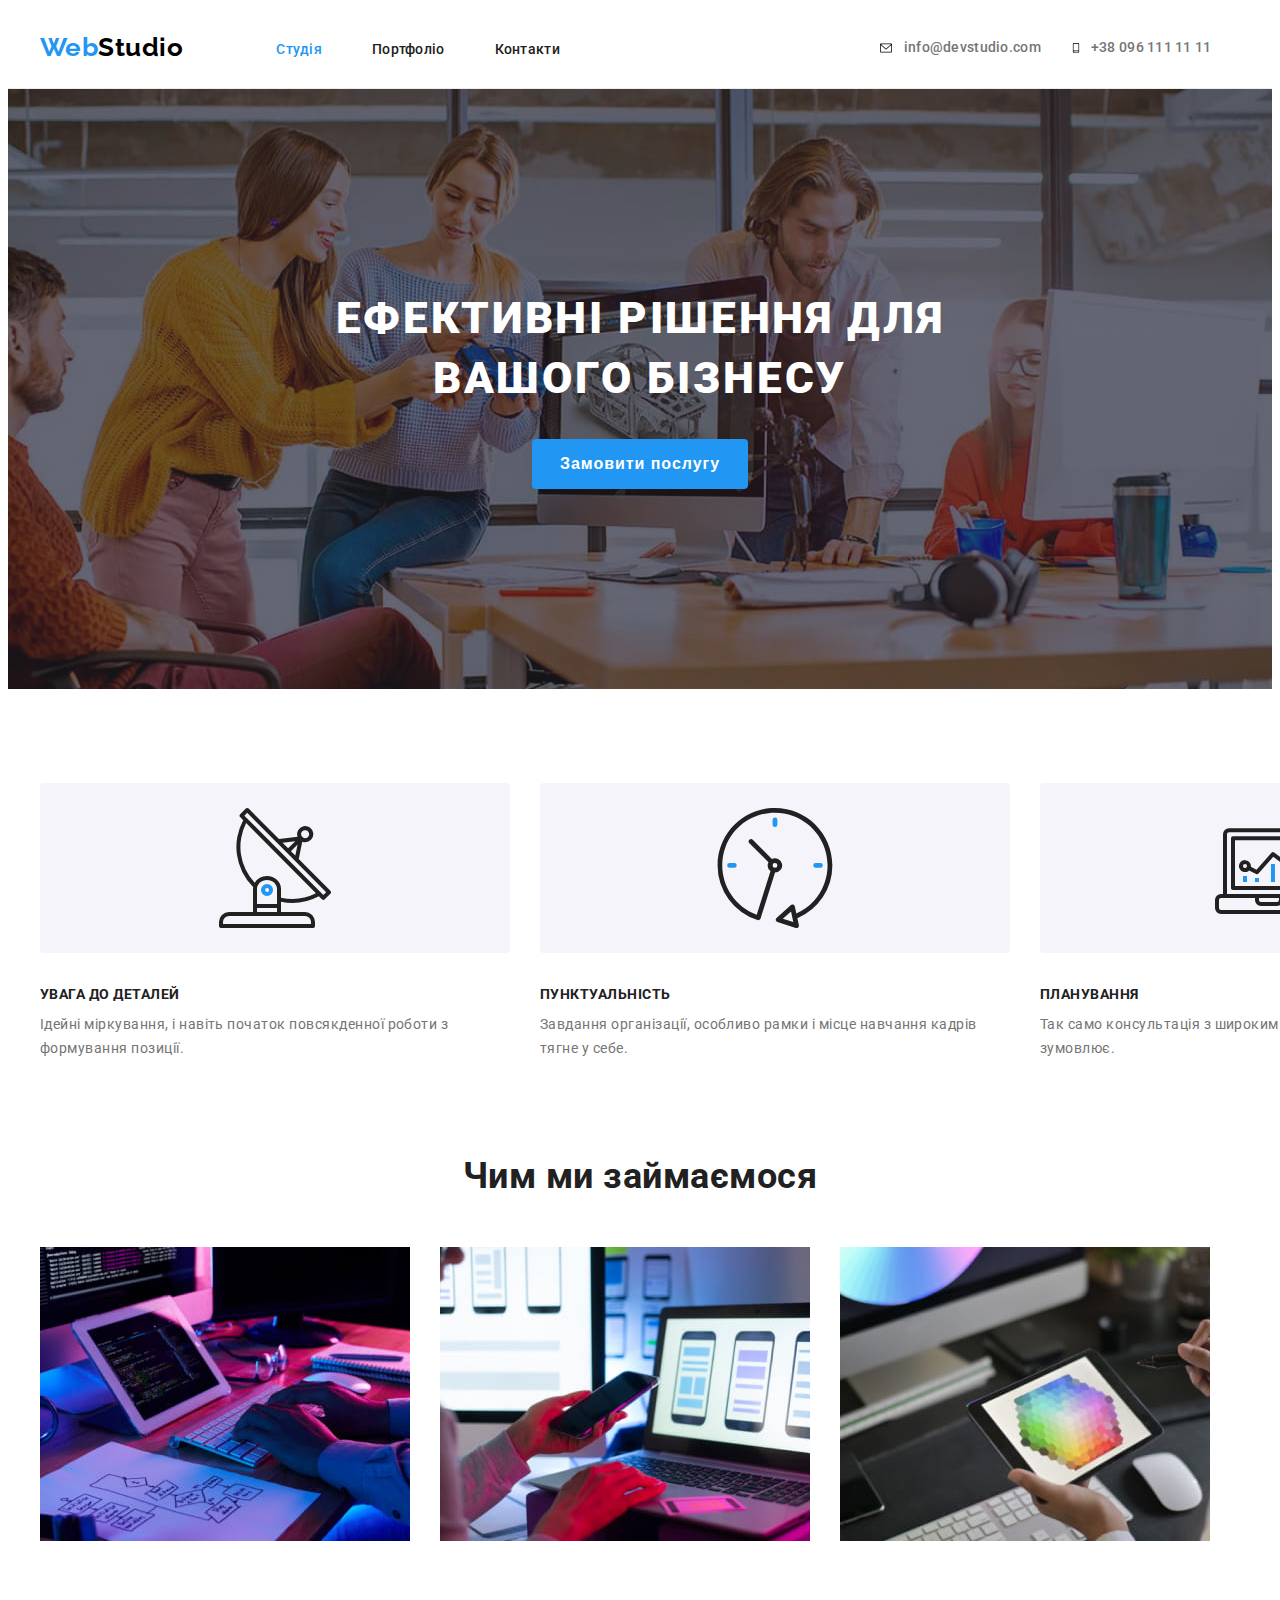
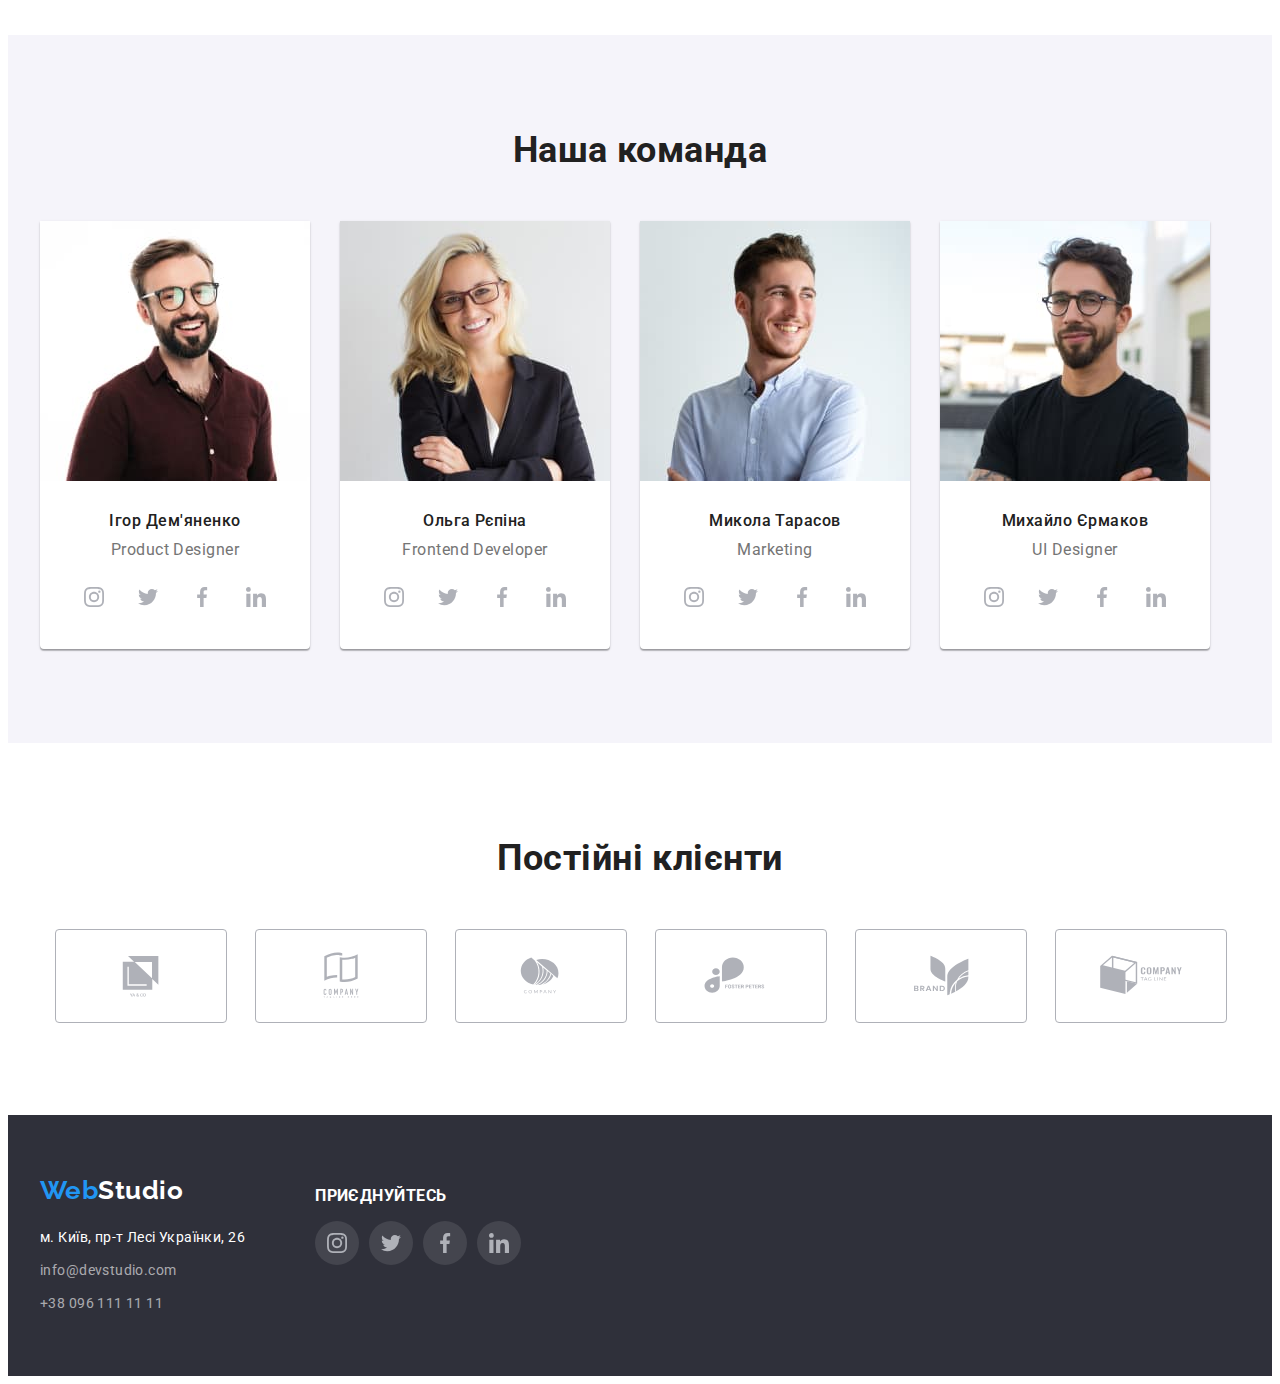
==== index.html @ 432d6068 "Added icons" ====
<!DOCTYPE html>
<html lang="uk">
<head>
    <meta charset="UTF-8">
    <meta http-equiv="X-UA-Compatible" content="IE=edge">
    <meta name="viewport" content="width=device-width, initial-scale=1.0">
    <title>Web Studio</title>
    <link rel="preconnect" href="https://fonts.googleapis.com">
    <link rel="preconnect" href="https://fonts.gstatic.com" crossorigin>
    <link href="https://fonts.googleapis.com/css2?family=Raleway:wght@700&family=Roboto:wght@400;500;700;900&display=swap" rel="stylesheet">
    <link rel="stylesheet" href="https://cdnjs.cloudflare.com/ajax/libs/modern-normalize/1.1.0/modern-normalize.min.css" integrity="sha512-wpPYUAdjBVSE4KJnH1VR1HeZfpl1ub8YT/NKx4PuQ5NmX2tKuGu6U/JRp5y+Y8XG2tV+wKQpNHVUX03MfMFn9Q==" crossorigin="anonymous" referrerpolicy="no-referrer" />
    <link rel="stylesheet" href="./css/styles.css">
</head>
<body>
    <header class="header">
       <div class="container header-container">
            <a href="./index.html" class="logo header-logo"><span class="logo-web">Web</span>Studio</a>
            <nav>
                <ul class="header-nav list">
                    <li class="nav-item"><a href="./index.html" class="nav-link link current">Cтудія</a></li>
                    <li class="nav-item"><a href="./portfolio.html" class="nav-link link">Портфоліо</a></li>
                    <li class="nav-item"><a href="#" class="nav-link link">Контакти</a></li>
                </ul>
            </nav>
            <div class="header-contacts">
                <ul class="header-list list">
                    <li class="header-item">
                        <a href="mailto:info@devstudio.com" class="contacts-link link">
                            <svg class="header-icon" width="16" height="12">
                                 <use href="./images/icons.svg#icon-envelope"></use>
                            </svg>info@devstudio.com
                        </a>
                    </li>
                    <li class="header-item">
                        <a href="tel:+380961111111" class="contacts-link link">
                            <svg class="header-icon" width="10" height="16">
                                <use href="./images/icons.svg#icon-smartphone"></use>
                            </svg>+38 096 111 11 11
                        </a>
                    </li>
                </ul>
            </div> 
       </div> 
    </header>
    <main>
        <section class="hero section">
            <div class="container hero-container">
                <h1 class="hero-title">Ефективні рішення для вашого бізнесу</h1>
                <button type="button" class="hero-btn">Замовити послугу</button>
            </div>
        </section>
        <section class="feature section">
            <div class="container">
                <h2 class="visually-hidden title">Особливості</h2> 
                <ul class="feature-list list">
                    <li class="feature-item">
                        <svg class="feature-icon" width="70" height="70">
                            <use href="./images/icons.svg#icon-antenna"></use>
                        </svg>
                        <h3 class="feature-subtitle title">УВАГА ДО ДЕТАЛЕЙ</h3>
                        <p class="feature-text">Ідейні міркування, і навіть початок повсякденної роботи з формування позиції.</p>
                    </li>
                    <li class="feature-item">
                        <svg class="feature-icon" width="70" height="70">
                            <use href="./images/icons.svg#icon-clock"></use>
                        </svg>
                        <h3 class="feature-subtitle title">ПУНКТУАЛЬНІСТЬ</h3>
                        <p class="feature-text">Завдання організації, особливо рамки і місце навчання кадрів тягне у себе.</p>
                    </li>
                    <li class="feature-item">                        
                        <svg class="feature-icon" width="70" height="70">
                            <use href="./images/icons.svg#icon-diagram"></use>
                        </svg>                        
                        <h3 class="feature-subtitle title">ПЛАНУВАННЯ</h3>
                        <p class="feature-text">Так само консультація з широким активом значною мірою зумовлює.</p>
                    </li>
                    <li class="feature-item">
                        <svg class="feature-icon" width="70" height="70">
                            <use href="./images/icons.svg#icon-astronaut"></use>
                        </svg>
                        <h3 class="feature-subtitle title">СУЧАСНІ ТЕХНОЛОГІЇ</h3>
                        <p class="feature-text">Значимість цих проблем настільки очевидна, що реалізація планових завдань.</p>
                    </li>
                </ul>
            </div>
        </section>
        <section class="work section">
            <div class="container work-container">
                <h2 class="work-title title">Чим ми займаємося</h2>
                <ul class="work-list list">
                    <li class="work-item">
                        <img src="./images/desktop.jpg" alt="Розробник створює десктопний додаток" width="370" height="294">
                    </li>
                    <li class="work-item">
                        <img src="./images/mobile.jpg" alt="Розробник створює мобільний додаток" width="370" height="294">
                    </li>
                    <li class="work-item">
                        <img src="./images/colors.jpg" alt="Розробник обирає колір зі спектру кольорів" width="370" height="294">
                    </li>
                </ul>
            </div>
        </section>
         <section class="team section">
            <div class="container">
                <h2 class="team-title title">Наша команда</h2>
                <ul class="team-list list">
                    <li class="team-item">
                        <img class="team-foto" src="./images/product-designer.jpg" alt="Фото представника команди" width="270" height="260">
                        <div class="team-member">
                            <h3 class="team-name title">Ігор Дем'яненко</h3>
                            <p class="team-profession">Product Designer</p>
                            <ul class="soc-list">
                                <li class="soc-item">
                                    <a href="#" class="soc-link">
                                        <svg class="soc-icon" width="20" height="20">
                                            <use href="./images/icons.svg#icon-instagram"></use>
                                        </svg>
                                    </a>
                                </li>
                                <li class="soc-item">
                                    <a href="#" class="soc-link">
                                        <svg class="soc-icon" width="20" height="20">
                                            <use href="./images/icons.svg#icon-twitter"></use>
                                        </svg>
                                    </a>
                                </li>
                                <li class="soc-item">
                                    <a href="#" class="soc-link">
                                        <svg class="soc-icon" width="20" height="20">
                                            <use href="./images/icons.svg#icon-facebook"></use>
                                        </svg>
                                    </a>
                                </li>
                                <li class="soc-item">
                                    <a href="#" class="soc-link">
                                        <svg class="soc-icon" width="20" height="20">
                                            <use href="./images/icons.svg#icon-linkedin"></use>
                                        </svg>
                                    </a>
                                </li>
                            </ul>
                        </div>  
                    </li>
                    <li class="team-item">
                        <img class="team-foto" src="./images/frontend-developer.jpg" alt="Фото представника команди" width="270" height="260">
                        <div class="team-member">
                            <h3 class="team-name title">Ольга Рєпіна</h3>
                            <p class="team-profession">Frontend Developer</p>
                            <ul class="soc-list">
                                <li class="soc-item">
                                    <a href="#" class="soc-link">
                                        <svg class="soc-icon" width="20" height="20">
                                            <use href="./images/icons.svg#icon-instagram"></use>
                                        </svg>
                                    </a>
                                </li>
                                <li class="soc-item">
                                    <a href="#" class="soc-link">
                                        <svg class="soc-icon" width="20" height="20">
                                            <use href="./images/icons.svg#icon-twitter"></use>
                                        </svg>
                                    </a>
                                </li>
                                <li class="soc-item">
                                    <a href="#" class="soc-link">
                                        <svg class="soc-icon" width="20" height="20">
                                            <use href="./images/icons.svg#icon-facebook"></use>
                                        </svg>
                                    </a>
                                </li>
                                <li class="soc-item">
                                    <a href="#" class="soc-link">
                                        <svg class="soc-icon" width="20" height="20">
                                            <use href="./images/icons.svg#icon-linkedin"></use>
                                        </svg>
                                    </a>
                                </li>
                            </ul>
                        </div>
                    </li>
                    <li class="team-item">
                        <img class="team-foto" src="./images/marketing.jpg" alt="Фото представника команди" width="270" height="260">
                        <div class="team-member">
                            <h3 class="team-name title">Микола Тарасов</h3>
                            <p class="team-profession">Marketing</p>
                            <ul class="soc-list">
                                <li class="soc-item">
                                    <a href="#" class="soc-link">
                                        <svg class="soc-icon" width="20" height="20">
                                            <use href="./images/icons.svg#icon-instagram"></use>
                                        </svg>
                                    </a>
                                </li>
                                <li class="soc-item">
                                    <a href="#" class="soc-link">
                                        <svg class="soc-icon" width="20" height="20">
                                            <use href="./images/icons.svg#icon-twitter"></use>
                                        </svg>
                                    </a>
                                </li>
                                <li class="soc-item">
                                    <a href="#" class="soc-link">
                                        <svg class="soc-icon" width="20" height="20">
                                            <use href="./images/icons.svg#icon-facebook"></use>
                                        </svg>
                                    </a>
                                </li>
                                <li class="soc-item">
                                    <a href="#" class="soc-link">
                                        <svg class="soc-icon" width="20" height="20">
                                            <use href="./images/icons.svg#icon-linkedin"></use>
                                        </svg>
                                    </a>
                                </li>
                            </ul>
                        </div>
                    </li>
                    <li class="team-item">
                        <img class="team-foto" src="./images/ui-designer.jpg" alt="Фото представника команди" width="270" height="260">
                        <div class="team-member">
                            <h3 class="team-name title">Михайло Єрмаков</h3>
                            <p class="team-profession">UI Designer</p>
                            <ul class="soc-list">
                                <li class="soc-item">
                                    <a href="#" class="soc-link">
                                        <svg class="soc-icon" width="20" height="20">
                                            <use href="./images/icons.svg#icon-instagram"></use>
                                        </svg>
                                    </a>
                                </li>
                                <li class="soc-item">
                                    <a href="#" class="soc-link">
                                        <svg class="soc-icon" width="20" height="20">
                                            <use href="./images/icons.svg#icon-twitter"></use>
                                        </svg>
                                    </a>
                                </li>
                                <li class="soc-item">
                                    <a href="#" class="soc-link">
                                        <svg class="soc-icon" width="20" height="20">
                                            <use href="./images/icons.svg#icon-facebook"></use>
                                        </svg>
                                    </a>
                                </li>
                                <li class="soc-item">
                                    <a href="#" class="soc-link">
                                        <svg class="soc-icon" width="20" height="20">
                                            <use href="./images/icons.svg#icon-linkedin"></use>
                                        </svg>
                                    </a>
                                </li>
                            </ul>
                        </div>
                    </li>
                </ul>
            </div>
        </section>
        <section class="clients section">
            <div class="container clients-container">
                <h2 class="clients-title title">Постійні клієнти</h2>
                <ul class="clients-list list">
                    <li class="clients-item">
                        <a href="#" class="clients-link">
                            <svg class="clients-icon" width="170" height="92">
                                <use href="./images/icons.svg#icon-Logo-1"></use>
                            </svg>
                        </a>
                    </li>
                    <li class="clients-item">
                        <a href="#" class="clients-link">
                            <svg class="clients-icon" width="170" height="92">
                                <use href="./images/icons.svg#icon-Logo-2"></use>
                            </svg>
                        </a>
                    </li>
                    <li class="clients-item">
                        <a href="#" class="clients-link">
                            <svg class="clients-icon" width="170" height="92">
                                <use href="./images/icons.svg#icon-Logo-3"></use>
                            </svg>
                        </a>
                    </li>
                    <li class="clients-item">
                        <a href="#" class="clients-link">
                            <svg class="clients-icon" width="170" height="92">
                                <use href="./images/icons.svg#icon-Logo-4"></use>
                            </svg>
                        </a>
                    </li>
                    <li class="clients-item">
                        <a href="#" class="clients-link">
                            <svg class="clients-icon" width="170" height="92">
                                <use href="./images/icons.svg#icon-Logo-5"></use>
                            </svg>
                        </a>
                    </li>
                    <li class="clients-item">
                        <a href="#" class="clients-link">
                            <svg class="clients-icon" width="170" height="92">
                                <use href="./images/icons.svg#icon-Logo-6"></use>
                            </svg>
                        </a>
                    </li>
                </ul>
            </div>
        </section>
    </main>
    <footer class="footer">
       <div class="container footer-container">
           <div class="address-container">
                <a href="./index.html" class="logo footer-logo"><span class="logo-web">Web</span>Studio</a>
                <address>
                    <ul class="address-list list">
                        <li class="address-item"><a href="https://goo.gl/maps/mum7DVPsWHjU5s1s7" target="_blank" rel="noopener noreferrer" class="address-link map link">м. Київ, пр-т Лесі Українки, 26</a></li>
                        <li class="address-item"><a href="mailto:info@devstudio.com" class="address-link link">info@devstudio.com</a></li>
                        <li class="address-item"><a href="tel:+380961111111" class="address-link link">+38 096 111 11 11</a></li>
                    </ul>  
                </address>    
           </div>
           <div class="soc-container">
                <p class="soc-text">приєднуйтесь</p>
                <ul class="soc-list">
                    <li class="soc-item">
                        <a href="#" class="soc-link footer-sl">
                            <svg class="soc-icon" width="20" height="20">
                                <use href="./images/icons.svg#icon-instagram"></use>
                            </svg>
                        </a>
                    </li>
                    <li class="soc-item">
                        <a href="#" class="soc-link footer-sl">
                            <svg class="soc-icon" width="20" height="20">
                                <use href="./images/icons.svg#icon-twitter"></use>
                            </svg>
                        </a>
                    </li>
                    <li class="soc-item">
                        <a href="#" class="soc-link footer-sl">
                            <svg class="soc-icon" width="20" height="20">
                                <use href="./images/icons.svg#icon-facebook"></use>
                            </svg>
                        </a>
                    </li>
                    <li class="soc-item">
                        <a href="#" class="soc-link footer-sl">
                            <svg class="soc-icon" width="20" height="20">
                                <use href="./images/icons.svg#icon-linkedin"></use>
                            </svg>
                        </a>
                    </li>
                </ul>
           </div>
       </div>
    </footer>
</body>
</html>
---- css/styles.css ----
:root {
    --main-bg-color: #FFFFFF;
    --secondary-bg-color: #F5F4FA;
    --accent-bg-color: #2196F3;
    --hero-btn-bg-color: #188CE8;
    --hero-footer-bg-color: #2F303A;
    
    --main-text-color: #757575; 
    --title-color: #212121;
    --accent-color: #2196F3;
    --hero-color: #FFFFFF;
    --logo-color: #000000;
    --header-border-color: #ECECEC;
    --projects-border-color: #EEEEEE;
    --icon-color: #AFB1B8;
}

h1, h2, h3, h4, h5, h6, p, ul {
    margin: 0;
}
ul {
    list-style: none;
    padding: 0;
}

body {
    font-family: 'Roboto', sans-serif;
    letter-spacing: 0.03em;
    color: var(--main-text-color);
    background-color: var(--main-bg-color);
}
.container {
    max-width: 1200px;
    padding: 0 15px;
    margin: 0 auto;
    /* outline: 2px solid red; */
}
.logo, .link {
    text-decoration: none;
}

/* --------------------------HEADER------------------- */

.header {
    border-bottom: 1px solid var(--header-border-color);
}
.header-container {
    display: flex;
    align-items: center;
}
.header-nav, .header-list {
    display: flex;
}
.header-nav {
    gap: 50px;
    margin-right: 318px;
}
.header-list {
    gap: 30px;
}
.logo {
    color: var(--logo-color);
    font-family: 'Raleway', sans-serif;
    font-weight: 700;
    font-size: 26px;
    line-height: 1.19;
}
.header-logo {
    padding: 24px 0 25px;
    margin-right: 93px; 
}
.logo-web, .nav-link.current, .link:hover, .link:focus {
    color: var(--accent-color);
}
.nav-link, .contacts-link {
    font-weight: 500;
    font-size: 14px;
    line-height: 1.14;
    letter-spacing: 0.02em;
    padding: 32px 0 32px;
} 
.nav-link {
    color: var(--title-color);
}
.contacts-link {
    display: flex;
    align-items: center;
    color: var(--main-text-color);
}  
 .header-icon {
    margin-right: 10px;
}
.contacts-link:hover, .contacts-link:focus {
    fill: var(--accent-color);
}

/* ------------------------MAIN------------------------- */
.section {
    padding: 94px 0;
}
img {
    display: block;
    max-width: 100%;
    height: auto;
}

/* ------------------------HERO------------------------- */
.hero, .footer {
    background-color: var(--hero-footer-bg-color);
}
.hero {
    padding: 200px 0;
    max-width: 1600px;
    margin: 0 auto;
    background-image: linear-gradient(rgba(47, 48, 58, 0.4), rgba(47, 48, 58, 0.4)), url(../images/hero.jpg);
    background-position: center;
    background-size: cover;
}
.hero-title {
    max-width: 696px;
    margin: 0 auto 30px;
    font-weight: 900;
    font-size: 44px;
    line-height: 1.36;
    text-align: center;
    letter-spacing: 0.06em;
    text-transform: uppercase;
    color: var(--hero-color);
}
.hero-btn {
    cursor: pointer;
    margin: 0 auto;
    padding: 10px;
    min-width: 216px;
    display: block;
    font-weight: 700;
    font-size: 16px;
    line-height: 1.88;
    letter-spacing: 0.06em;
    color: var(--hero-color);
    background-color: var(--accent-bg-color);
    border: 0;
    border-radius: 4px;
}
.hero-btn:hover, .hero-btn:focus {
    background-color: var(--hero-btn-bg-color);
}

/* ------------------------FEATURE---------------------- */
.title {
    color: var(--title-color);
}
.feature-title, .work-title, .team-title, .clients-title {
    font-size: 36px;
    line-height: 1.17;
    text-align: center;
}
.feature {
    padding-bottom: 0;
}
.visually-hidden {
    position: absolute;
    width: 1px;
    height: 1px;
    margin: -1px;
    padding: 0;
    overflow: hidden;
    border: 0;
    clip: rect(0 0 0 0);
}
.feature-list, .work-list, .team-list {
    display: flex;
    gap: 30px;
}
.feature-item {
    width: calc((100%-120px)/4);
}
.feature-icon {
    width: 270px;
    height: 120px;
    padding: 25px 100px;
    background: var(--secondary-bg-color);
    border-radius: 4px;
    margin-bottom: 30px;
}
.feature-subtitle {
    margin-bottom: 10px;
    font-size: 14px;
    line-height: 1.14;
    text-transform: uppercase;
}
.feature-text {
    font-size: 14px;
    line-height: 1.71;
}

/* ------------------------WORK------------------------- */
.work-title, .team-title, .clients-title {
    margin-bottom: 50px;
}
.work-item {
    width: calc((100%-90px)/3);
}

/* ------------------------TEAM------------------------- */
.team {
    background-color: var(--secondary-bg-color);
}
.team-item {
    width: calc((100%-120px)/4);
    background-color: var(--main-bg-color);
    box-shadow: 0px 1px 3px rgba(0, 0, 0, 0.12), 0px 1px 1px rgba(0, 0, 0, 0.14), 0px 2px 1px rgba(0, 0, 0, 0.2);
    border-radius: 0px 0px 4px 4px;
}
.team-name, .team-profession {
    font-size: 16px;
    line-height: 1.19;
    text-align: center;
}
.team-member {
    padding: 30px 0 30px;
}
.team-name {
    font-weight: 500;
    margin-bottom: 10px;
}
.soc-list {
    display: flex;
    justify-content: center;
    gap: 10px;
    margin-top: 16px;
}
.soc-item {
    width: 44px;
    height: 44px;
}
.soc-link {
    display: flex;
    width: 100%;
    height: 100%;
    background-color: var(--main-bg-color);
    border-radius: 50%;
    align-items: center;
    justify-content: center;
    fill: var(--icon-color);
}
.soc-link:hover, .soc-link:focus {
    fill: var(--hero-color);
    background-color: var(--accent-color);
}

/* --------------------------CLIENTS-------------------- */

.clients-list {
    display: flex;
    align-items: center;
    justify-content: center;
    gap: 30px;
}
.clients-item {
    width: 170px;
    height: 92px;
}
.clients-link {
    display: flex;
    align-items: center;
    justify-content: center;
    width: 100%;
    height: 100%;
    border: 1px solid var(--icon-color);
    border-radius: 4px;
    fill: var(--icon-color);
}
.clients-link:hover, .clients-link:focus {
    fill: var(--accent-color);
    border-color: var(--accent-color);
}

/* ------------------------FOOTER----------------------- */

.footer {
    padding: 60px 0;
}
.address-link {
    font-style: normal;
    font-size: 14px;
    line-height: 1.71;
    letter-spacing: 0.03em;
    color: rgba(255, 255, 255, 0.6);
}
.footer-logo, .map {
    color: var(--hero-color);
}
.address-list {
    margin-top: 20px;   
}
.address-item:not(:last-child) {
   margin-bottom: 9px;
}
.footer-container {
    display: flex;
}
.address-container {
    margin: 0 70px 0 0;
}
.soc-container {
    margin: 0;
    padding-top: 12px;
}
.soc-text {
    font-weight: 700;
    line-height: 1.14;
    text-transform: uppercase;
    color: #FFFFFF;
}
.footer-sl {
    background: rgba(255, 255, 255, 0.1);
}

/* ----------------------PROJECTS-------------------------*/
.filter-list {
    display: flex;
    justify-content: center;
    gap: 8px;
    margin-bottom: 50px;
}
.filter-btn {
    cursor: pointer;
    padding: 6px 22px;
    font-weight: 500;
    font-size: 16px;
    line-height: 1.62;
    letter-spacing: 0.03em;
    color: var(--title-color);
    background-color: var(--secondary-bg-color);
    border: 0;
    border-radius: 4px;
}
.filter-btn:hover, .filter-btn:focus {
    color: var(--hero-color);
    background-color: var(--accent-bg-color);
    padding: 6px 25px;
    box-shadow: 0px 3px 1px rgba(0, 0, 0, 0.1), 0px 1px 2px rgba(0, 0, 0, 0.08), 0px 2px 2px rgba(0, 0, 0, 0.12);
}
.projects-subtitle {
    margin-bottom: 4px;
    font-size: 18px;
    line-height: 2;
    letter-spacing: 0.06em;
}
.projects-text {
    font-size: 16px;
    line-height: 1.88;
    letter-spacing: 0.03em;
    color: var(--main-text-color);
}
.projects-list {
    display: flex;
    flex-wrap: wrap;
    gap: 30px;
}
.projects-card {
    padding: 20px 24px;
    border: 1px solid var(--projects-border-color);
    border-top: 0;    
}
.projects-item:hover, .projects-item:focus {
    box-shadow: 0px 1px 1px rgba(0, 0, 0, 0.12), 0px 4px 4px rgba(0, 0, 0, 0.06), 1px 4px 6px rgba(0, 0, 0, 0.16);

}
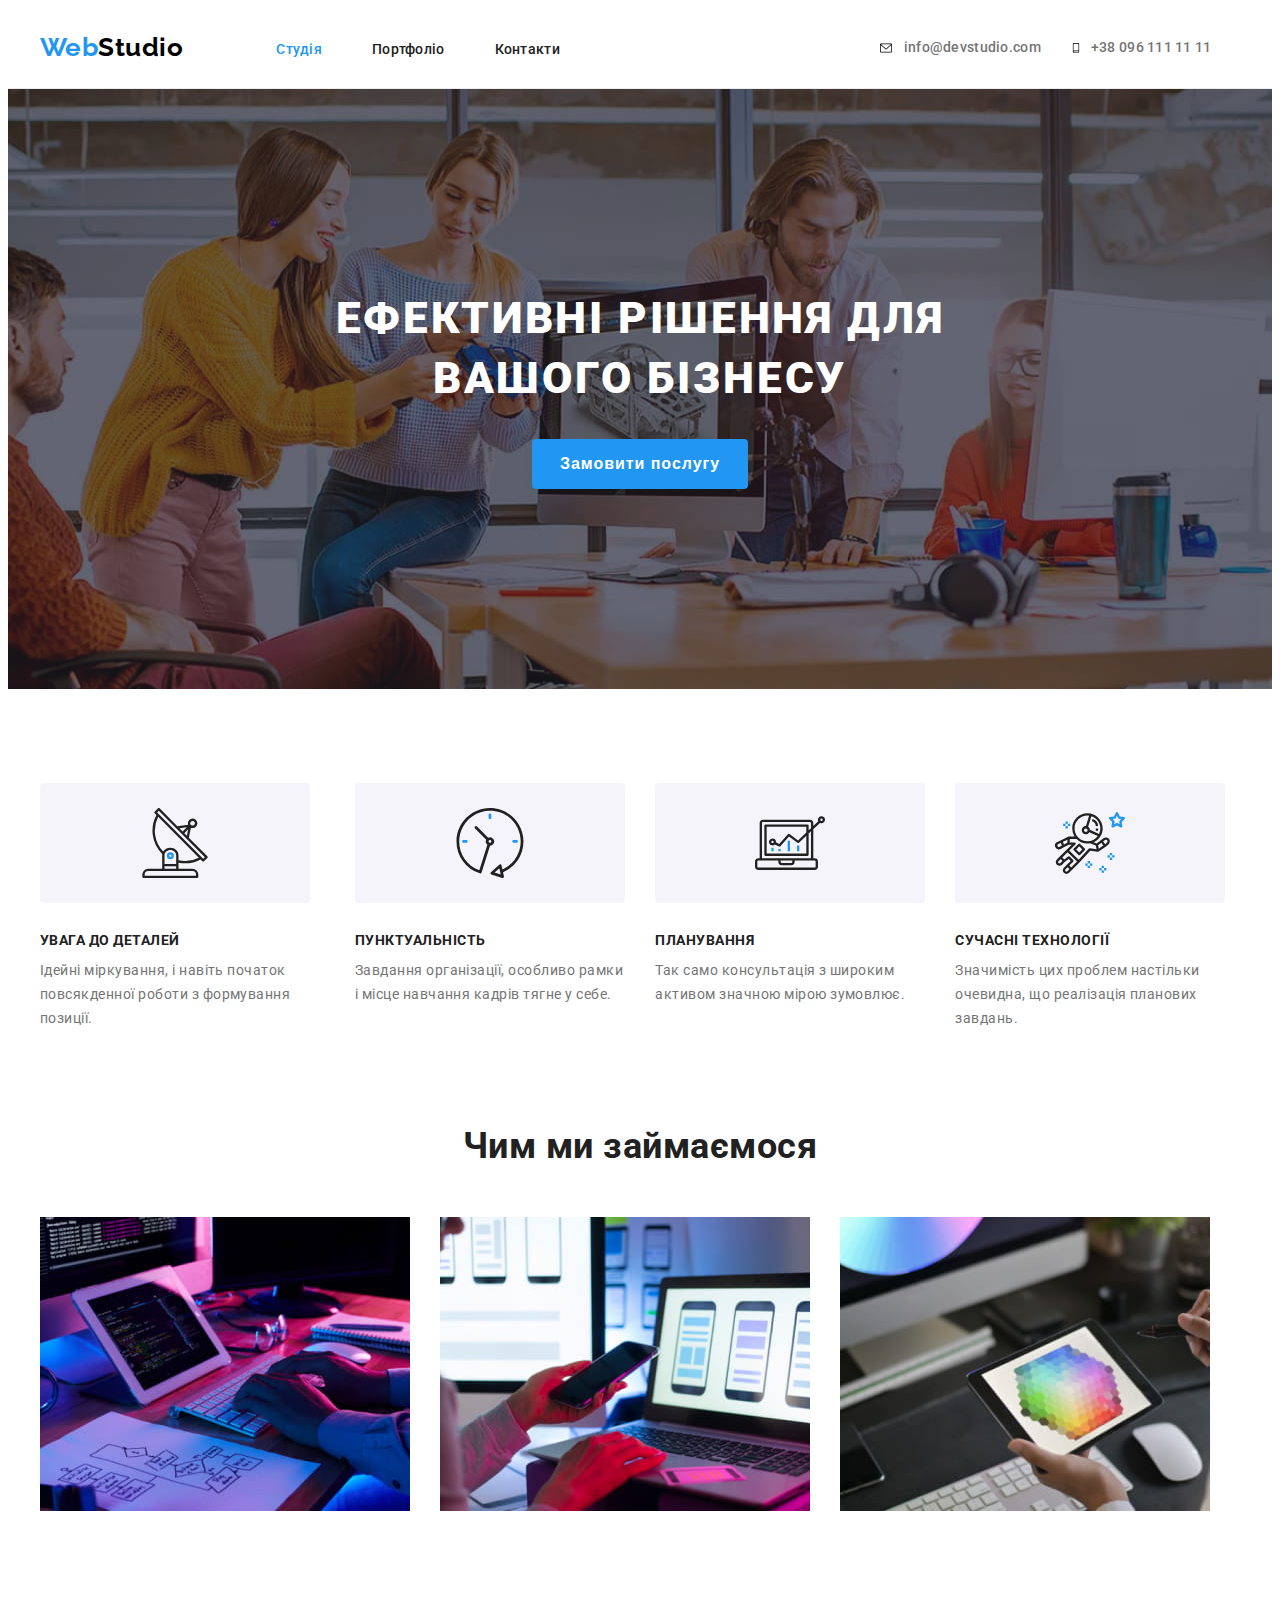
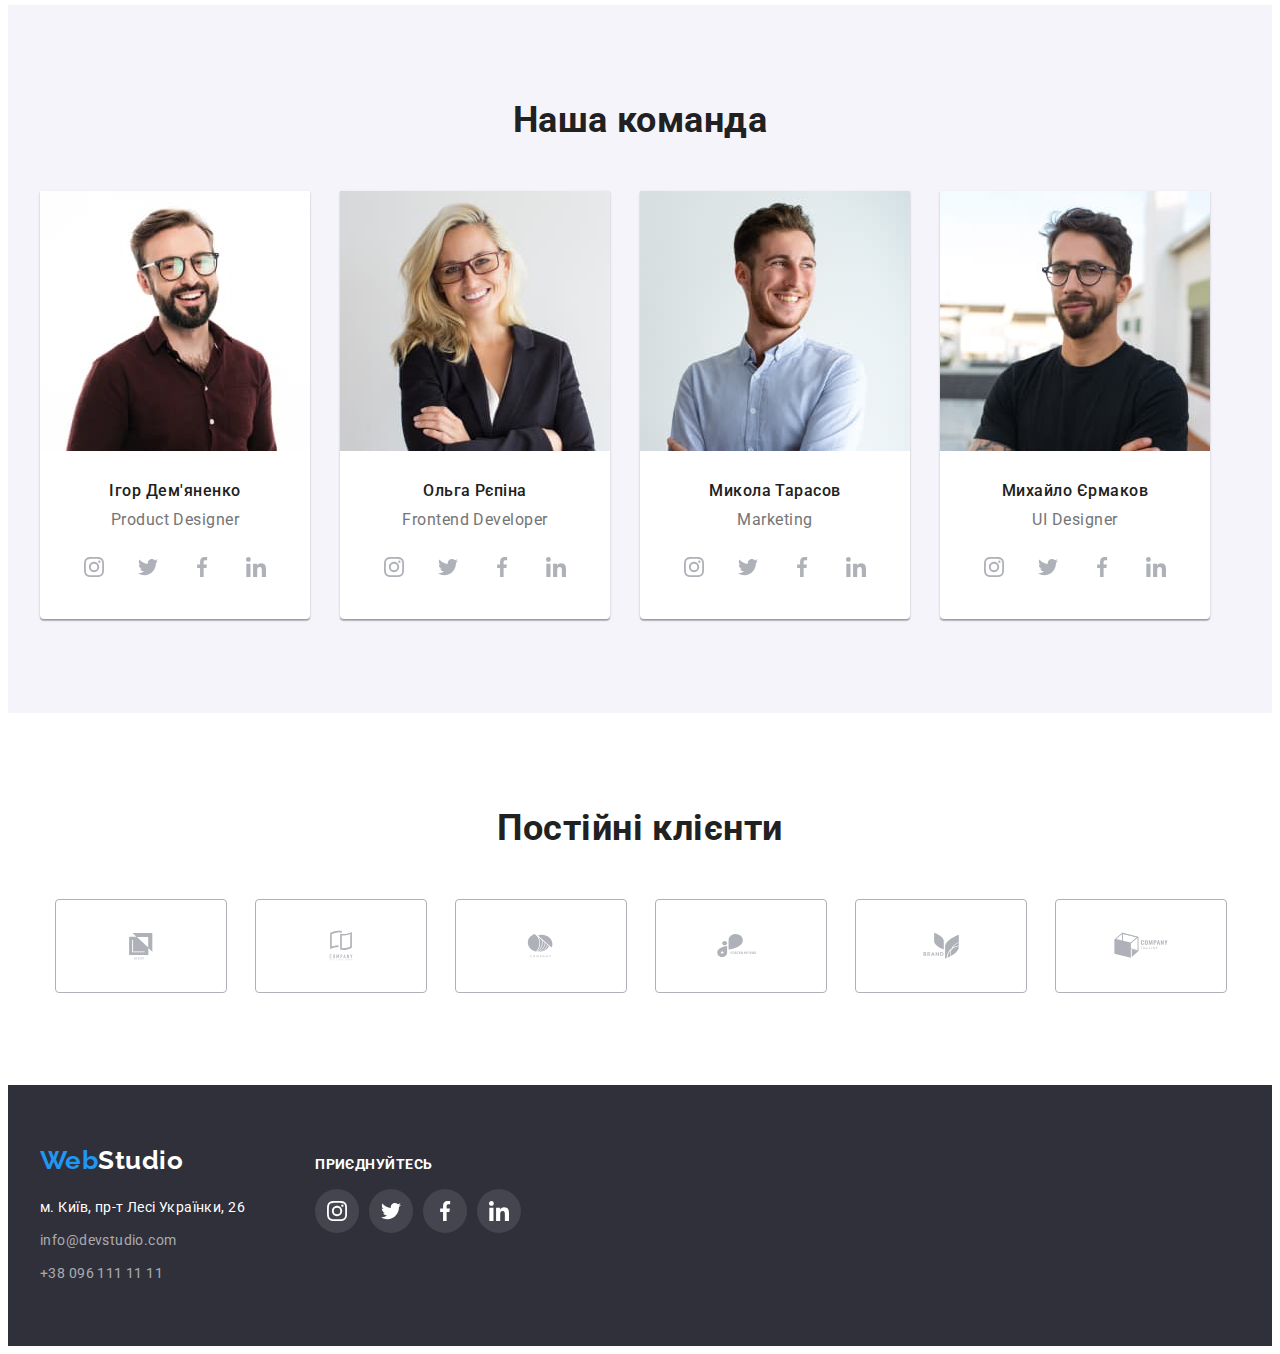
==== commit ba13d6d3: "-" ====
--- a/index.html
+++ b/index.html
@@ -54,30 +54,38 @@
                 <h2 class="visually-hidden title">Особливості</h2> 
                 <ul class="feature-list list">
                     <li class="feature-item">
-                        <svg class="feature-icon" width="70" height="70">
-                            <use href="./images/icons.svg#icon-antenna"></use>
-                        </svg>
+                        <div class="feature-svg">
+                            <svg class="feature-icon" width="70" height="70">
+                                <use href="./images/icons.svg#icon-antenna"></use>
+                            </svg>
+                        </div>
                         <h3 class="feature-subtitle title">УВАГА ДО ДЕТАЛЕЙ</h3>
                         <p class="feature-text">Ідейні міркування, і навіть початок повсякденної роботи з формування позиції.</p>
                     </li>
                     <li class="feature-item">
-                        <svg class="feature-icon" width="70" height="70">
-                            <use href="./images/icons.svg#icon-clock"></use>
-                        </svg>
+                        <div class="feature-svg">
+                            <svg class="feature-icon" width="70" height="70">
+                                <use href="./images/icons.svg#icon-clock"></use>
+                            </svg>
+                        </div>
                         <h3 class="feature-subtitle title">ПУНКТУАЛЬНІСТЬ</h3>
                         <p class="feature-text">Завдання організації, особливо рамки і місце навчання кадрів тягне у себе.</p>
                     </li>
                     <li class="feature-item">                        
-                        <svg class="feature-icon" width="70" height="70">
-                            <use href="./images/icons.svg#icon-diagram"></use>
-                        </svg>                        
+                        <div class="feature-svg">
+                            <svg class="feature-icon" width="70" height="70">
+                                <use href="./images/icons.svg#icon-diagram"></use>
+                            </svg>
+                        </div>                        
                         <h3 class="feature-subtitle title">ПЛАНУВАННЯ</h3>
                         <p class="feature-text">Так само консультація з широким активом значною мірою зумовлює.</p>
                     </li>
                     <li class="feature-item">
-                        <svg class="feature-icon" width="70" height="70">
-                            <use href="./images/icons.svg#icon-astronaut"></use>
-                        </svg>
+                        <div class="feature-svg">
+                            <svg class="feature-icon" width="70" height="70">
+                                <use href="./images/icons.svg#icon-astronaut"></use>
+                            </svg>
+                        </div>
                         <h3 class="feature-subtitle title">СУЧАСНІ ТЕХНОЛОГІЇ</h3>
                         <p class="feature-text">Значимість цих проблем настільки очевидна, що реалізація планових завдань.</p>
                     </li>
@@ -261,42 +269,42 @@
                 <ul class="clients-list list">
                     <li class="clients-item">
                         <a href="#" class="clients-link">
-                            <svg class="clients-icon" width="170" height="92">
+                            <svg class="clients-icon" width="106" height="60">
                                 <use href="./images/icons.svg#icon-Logo-1"></use>
                             </svg>
                         </a>
                     </li>
                     <li class="clients-item">
                         <a href="#" class="clients-link">
-                            <svg class="clients-icon" width="170" height="92">
+                            <svg class="clients-icon" width="106" height="60">
                                 <use href="./images/icons.svg#icon-Logo-2"></use>
                             </svg>
                         </a>
                     </li>
                     <li class="clients-item">
                         <a href="#" class="clients-link">
-                            <svg class="clients-icon" width="170" height="92">
+                            <svg class="clients-icon" width="106" height="60">
                                 <use href="./images/icons.svg#icon-Logo-3"></use>
                             </svg>
                         </a>
                     </li>
                     <li class="clients-item">
                         <a href="#" class="clients-link">
-                            <svg class="clients-icon" width="170" height="92">
+                            <svg class="clients-icon" width="106" height="60">
                                 <use href="./images/icons.svg#icon-Logo-4"></use>
                             </svg>
                         </a>
                     </li>
                     <li class="clients-item">
                         <a href="#" class="clients-link">
-                            <svg class="clients-icon" width="170" height="92">
+                            <svg class="clients-icon" width="106" height="60">
                                 <use href="./images/icons.svg#icon-Logo-5"></use>
                             </svg>
                         </a>
                     </li>
                     <li class="clients-item">
                         <a href="#" class="clients-link">
-                            <svg class="clients-icon" width="170" height="92">
+                            <svg class="clients-icon" width="106" height="60">
                                 <use href="./images/icons.svg#icon-Logo-6"></use>
                             </svg>
                         </a>
--- a/css/styles.css
+++ b/css/styles.css
@@ -175,10 +175,12 @@
 .feature-item {
     width: calc((100%-120px)/4);
 }
-.feature-icon {
+.feature-svg {
+    display: flex;
+    align-items: center;
+    justify-content: center;
     width: 270px;
     height: 120px;
-    padding: 25px 100px;
     background: var(--secondary-bg-color);
     border-radius: 4px;
     margin-bottom: 30px;
@@ -309,12 +311,14 @@
 }
 .soc-text {
     font-weight: 700;
+    font-size: 14px;
     line-height: 1.14;
     text-transform: uppercase;
     color: #FFFFFF;
 }
 .footer-sl {
     background: rgba(255, 255, 255, 0.1);
+    fill: var(--hero-color);
 }
 
 /* ----------------------PROJECTS-------------------------*/
@@ -339,7 +343,6 @@
 .filter-btn:hover, .filter-btn:focus {
     color: var(--hero-color);
     background-color: var(--accent-bg-color);
-    padding: 6px 25px;
     box-shadow: 0px 3px 1px rgba(0, 0, 0, 0.1), 0px 1px 2px rgba(0, 0, 0, 0.08), 0px 2px 2px rgba(0, 0, 0, 0.12);
 }
 .projects-subtitle {
@@ -366,5 +369,5 @@
 }
 .projects-item:hover, .projects-item:focus {
     box-shadow: 0px 1px 1px rgba(0, 0, 0, 0.12), 0px 4px 4px rgba(0, 0, 0, 0.06), 1px 4px 6px rgba(0, 0, 0, 0.16);
-
-}
+}
+
